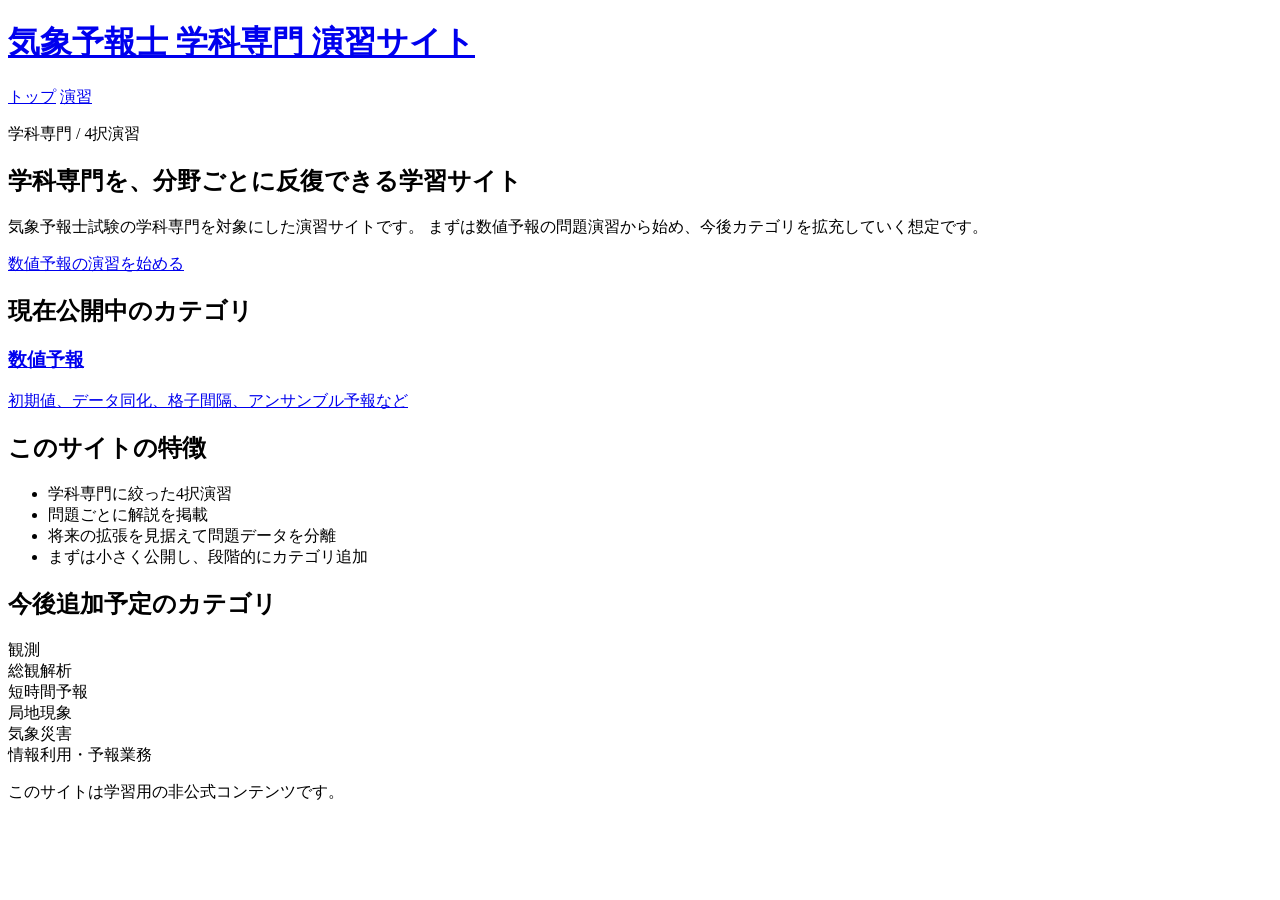
==== index.html @ 833a856d "Create index.html for meteorological exam site This HTML file serves as a learning site for meteorol" ====
<!DOCTYPE html>
<html lang="ja">
<head>
  <meta charset="UTF-8" />
  <meta name="viewport" content="width=device-width, initial-scale=1.0" />
  <title>気象予報士 学科専門 演習サイト</title>
  <link rel="stylesheet" href="assets/css/style.css" />
</head>
<body>
  <header class="site-header">
    <div class="container header-inner">
      <h1 class="site-title">
        <a href="index.html">気象予報士 学科専門 演習サイト</a>
      </h1>
      <nav class="site-nav">
        <a href="index.html">トップ</a>
        <a href="quiz.html">演習</a>
      </nav>
    </div>
  </header>

  <main>
    <section class="hero">
      <div class="container">
        <p class="hero-label">学科専門 / 4択演習</p>
        <h2>学科専門を、分野ごとに反復できる学習サイト</h2>
        <p class="hero-text">
          気象予報士試験の学科専門を対象にした演習サイトです。
          まずは数値予報の問題演習から始め、今後カテゴリを拡充していく想定です。
        </p>

        <div class="hero-actions">
          <a class="button primary" href="quiz.html">数値予報の演習を始める</a>
        </div>
      </div>
    </section>

    <section class="section">
      <div class="container">
        <h2>現在公開中のカテゴリ</h2>

        <div class="card-grid">
          <a class="card" href="quiz.html">
            <h3>数値予報</h3>
            <p>初期値、データ同化、格子間隔、アンサンブル予報など</p>
          </a>
        </div>
      </div>
    </section>

    <section class="section section-alt">
      <div class="container">
        <h2>このサイトの特徴</h2>
        <ul class="feature-list">
          <li>学科専門に絞った4択演習</li>
          <li>問題ごとに解説を掲載</li>
          <li>将来の拡張を見据えて問題データを分離</li>
          <li>まずは小さく公開し、段階的にカテゴリ追加</li>
        </ul>
      </div>
    </section>

    <section class="section">
      <div class="container">
        <h2>今後追加予定のカテゴリ</h2>
        <div class="simple-list">
          <div class="simple-item">観測</div>
          <div class="simple-item">総観解析</div>
          <div class="simple-item">短時間予報</div>
          <div class="simple-item">局地現象</div>
          <div class="simple-item">気象災害</div>
          <div class="simple-item">情報利用・予報業務</div>
        </div>
      </div>
    </section>
  </main>

  <footer class="site-footer">
    <div class="container">
      <p>このサイトは学習用の非公式コンテンツです。</p>
    </div>
  </footer>
</body>
</html>
---- assets/css/style.css ----
.choice-button.selected {
  outline: 2px solid #333;
}

.choice-button.correct-choice {
  background-color: #e8f7e8;
}

.choice-button.incorrect-choice {
  background-color: #fdeaea;
}

.result-text.correct {
  color: #1f7a1f;
  font-weight: bold;
}

.result-text.incorrect {
  color: #b00020;
  font-weight: bold;
}

.is-hidden {
  display: none;
}
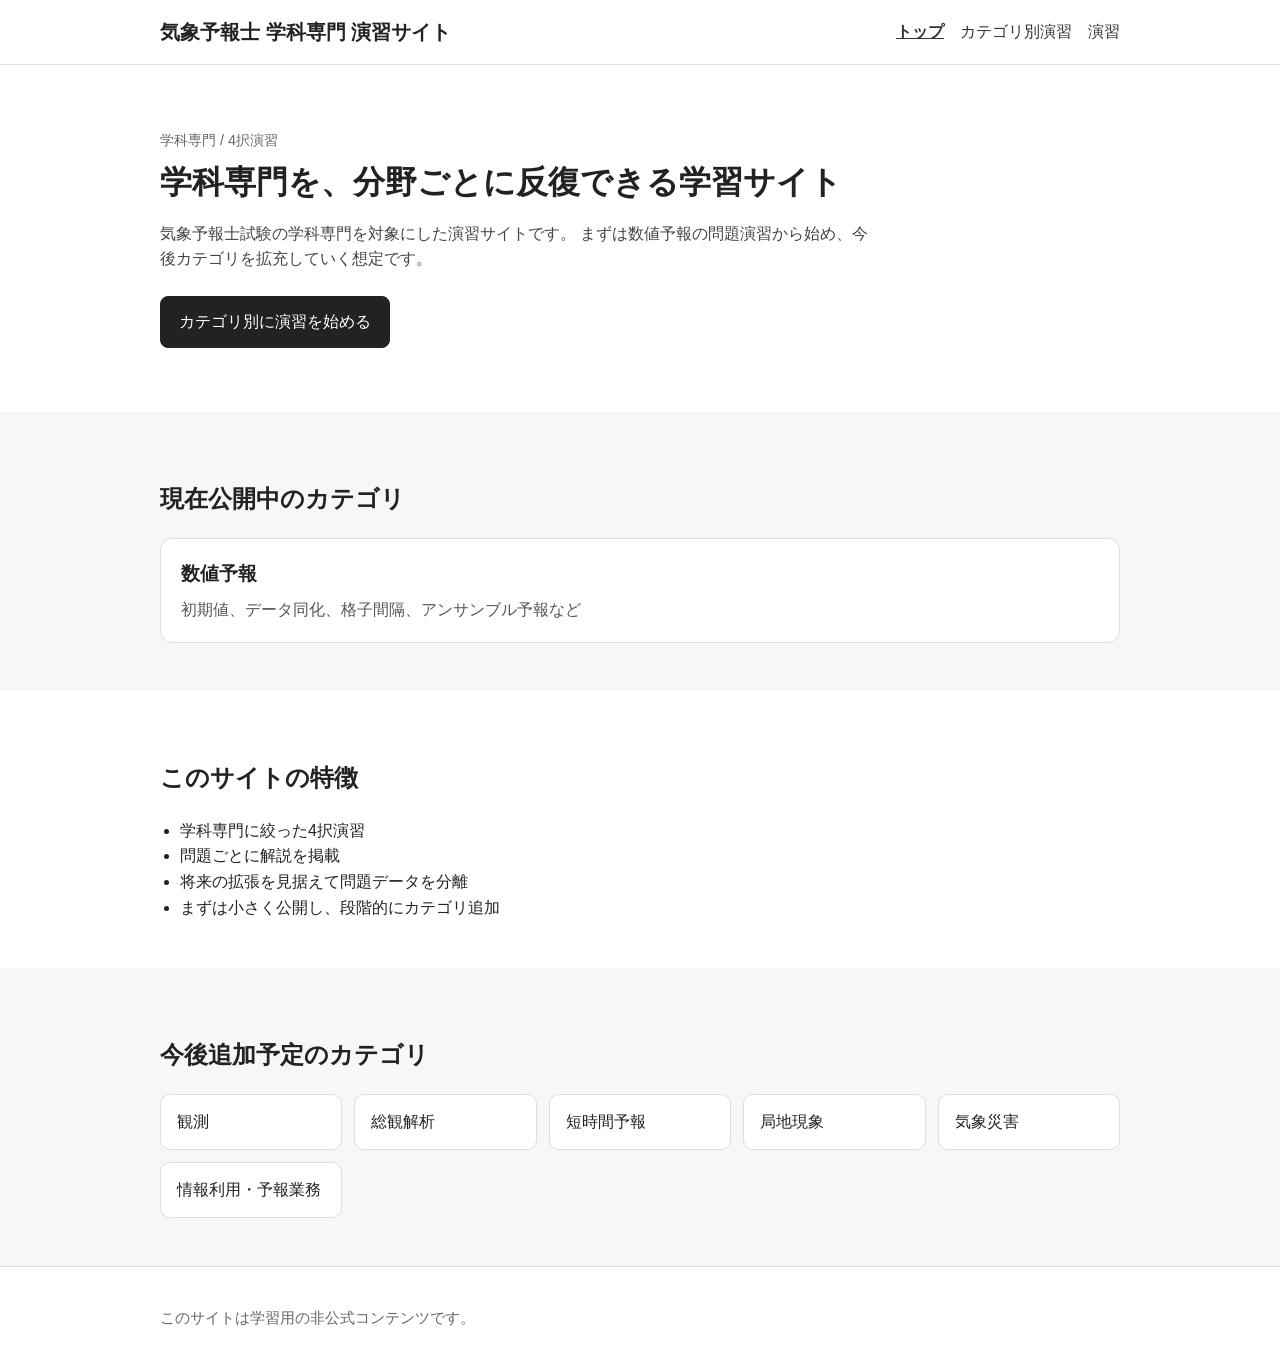
==== commit 1f631fb0: "Add categories.html" ====
--- a/index.html
+++ b/index.html
@@ -7,17 +7,7 @@
   <link rel="stylesheet" href="assets/css/style.css" />
 </head>
 <body>
-  <header class="site-header">
-    <div class="container header-inner">
-      <h1 class="site-title">
-        <a href="index.html">気象予報士 学科専門 演習サイト</a>
-      </h1>
-      <nav class="site-nav">
-        <a href="index.html">トップ</a>
-        <a href="quiz.html">演習</a>
-      </nav>
-    </div>
-  </header>
+  <div id="site-header" data-page="home"></div>
 
   <main>
     <section class="hero">
@@ -30,7 +20,7 @@
         </p>
 
         <div class="hero-actions">
-          <a class="button primary" href="quiz.html">数値予報の演習を始める</a>
+          <a class="button primary" href="categories.html">カテゴリ別に演習を始める</a>
         </div>
       </div>
     </section>
@@ -40,7 +30,7 @@
         <h2>現在公開中のカテゴリ</h2>
 
         <div class="card-grid">
-          <a class="card" href="quiz.html">
+          <a class="card" href="categories.html">
             <h3>数値予報</h3>
             <p>初期値、データ同化、格子間隔、アンサンブル予報など</p>
           </a>
@@ -80,5 +70,6 @@
       <p>このサイトは学習用の非公式コンテンツです。</p>
     </div>
   </footer>
+    <script src="assets/js/include.js"></script>
 </body>
 </html>
--- a/assets/css/style.css
+++ b/assets/css/style.css
@@ -1,13 +1,219 @@
+/* 共通 */
+* {
+  box-sizing: border-box;
+}
+
+body {
+  margin: 0;
+  font-family: sans-serif;
+  line-height: 1.6;
+  color: #222;
+  background: #f7f7f7;
+}
+
+a {
+  color: inherit;
+  text-decoration: none;
+}
+
+.container {
+  width: min(960px, calc(100% - 32px));
+  margin: 0 auto;
+}
+
+/* ヘッダー */
+.site-header {
+  background: #ffffff;
+  border-bottom: 1px solid #ddd;
+}
+
+.header-inner {
+  display: flex;
+  align-items: center;
+  justify-content: space-between;
+  gap: 16px;
+  padding: 16px 0;
+}
+
+.site-title {
+  margin: 0;
+  font-size: 1.25rem;
+}
+
+.site-nav {
+  display: flex;
+  gap: 16px;
+  flex-wrap: wrap;
+}
+
+.site-nav a {
+  color: #333;
+}
+
+.site-nav a.active {
+  font-weight: bold;
+  text-decoration: underline;
+}
+
+/* セクション */
+.section {
+  padding: 48px 0;
+}
+
+.section-alt {
+  background: #ffffff;
+}
+
+/* ヒーロー */
+.hero {
+  padding: 64px 0;
+  background: #ffffff;
+}
+
+.hero-label {
+  margin: 0 0 8px;
+  font-size: 0.9rem;
+  color: #666;
+}
+
+.hero h2 {
+  margin: 0 0 16px;
+  font-size: 2rem;
+  line-height: 1.4;
+}
+
+.hero-text {
+  margin: 0;
+  max-width: 720px;
+  color: #444;
+}
+
+.hero-actions {
+  margin-top: 24px;
+  display: flex;
+  gap: 12px;
+  flex-wrap: wrap;
+}
+
+/* ボタン */
+.button {
+  display: inline-block;
+  padding: 12px 18px;
+  border-radius: 8px;
+  border: 1px solid #bbb;
+  background: #fff;
+  cursor: pointer;
+}
+
+.button.primary {
+  background: #222;
+  color: #fff;
+  border-color: #222;
+}
+
+/* カード */
+.card-grid {
+  display: grid;
+  grid-template-columns: repeat(auto-fit, minmax(240px, 1fr));
+  gap: 16px;
+  margin-top: 20px;
+}
+
+.card {
+  display: block;
+  background: #fff;
+  border: 1px solid #ddd;
+  border-radius: 12px;
+  padding: 20px;
+}
+
+.card h3 {
+  margin-top: 0;
+  margin-bottom: 8px;
+}
+
+.card p {
+  margin: 0;
+  color: #555;
+}
+
+/* リスト */
+.feature-list {
+  padding-left: 20px;
+  margin: 20px 0 0;
+}
+
+.simple-list {
+  display: grid;
+  grid-template-columns: repeat(auto-fit, minmax(180px, 1fr));
+  gap: 12px;
+  margin-top: 20px;
+}
+
+.simple-item {
+  background: #fff;
+  border: 1px solid #ddd;
+  border-radius: 10px;
+  padding: 14px 16px;
+}
+
+/* フッター */
+.site-footer {
+  padding: 24px 0;
+  background: #ffffff;
+  border-top: 1px solid #ddd;
+  color: #666;
+  font-size: 0.95rem;
+}
+
+/* quiz.html で使う補助 */
+.quiz-page {
+  padding-top: 32px;
+  padding-bottom: 48px;
+}
+
+.quiz-card,
+.result-card,
+.explanation-card {
+  background: #fff;
+  border: 1px solid #ddd;
+  border-radius: 12px;
+  padding: 20px;
+  margin-top: 16px;
+}
+
+.quiz-meta,
+.quiz-navigation,
+.actions,
+.choices {
+  margin-top: 16px;
+}
+
+.choices {
+  display: grid;
+  gap: 12px;
+}
+
+.choice-button {
+  width: 100%;
+  text-align: left;
+  padding: 14px 16px;
+  border: 1px solid #ccc;
+  border-radius: 10px;
+  background: #fff;
+  cursor: pointer;
+}
+
 .choice-button.selected {
   outline: 2px solid #333;
 }
 
 .choice-button.correct-choice {
-  background-color: #e8f7e8;
+  background: #e8f7e8;
 }
 
 .choice-button.incorrect-choice {
-  background-color: #fdeaea;
+  background: #fdeaea;
 }
 
 .result-text.correct {
@@ -23,3 +229,86 @@
 .is-hidden {
   display: none;
 }
+
+.quiz-navigation {
+  display: flex;
+  gap: 12px;
+  flex-wrap: wrap;
+}
+
+/* スマホ */
+@media (max-width: 640px) {
+  .header-inner {
+    flex-direction: column;
+    align-items: flex-start;
+  }
+
+  .hero {
+    padding: 48px 0;
+  }
+
+  .hero h2 {
+    font-size: 1.5rem;
+  }
+}
+
+/* category */
+.page-hero {
+  padding: 48px 0;
+  background: #ffffff;
+}
+
+.page-label {
+  margin: 0 0 8px;
+  font-size: 0.9rem;
+  color: #666;
+}
+
+.page-hero h2 {
+  margin: 0 0 16px;
+  font-size: 1.8rem;
+  line-height: 1.4;
+}
+
+.page-text {
+  margin: 0;
+  max-width: 720px;
+  color: #444;
+}
+
+.category-card-head {
+  display: flex;
+  align-items: center;
+  justify-content: space-between;
+  gap: 12px;
+  margin-bottom: 12px;
+}
+
+.status-badge {
+  display: inline-block;
+  padding: 4px 10px;
+  border-radius: 999px;
+  font-size: 0.85rem;
+  border: 1px solid #222;
+  background: #222;
+  color: #fff;
+  white-space: nowrap;
+}
+
+.status-badge.muted {
+  border-color: #bbb;
+  background: #f1f1f1;
+  color: #666;
+}
+
+.category-card.available {
+  transition: transform 0.15s ease;
+}
+
+.category-card.available:hover {
+  transform: translateY(-2px);
+}
+
+.category-card.coming-soon {
+  opacity: 0.9;
+}
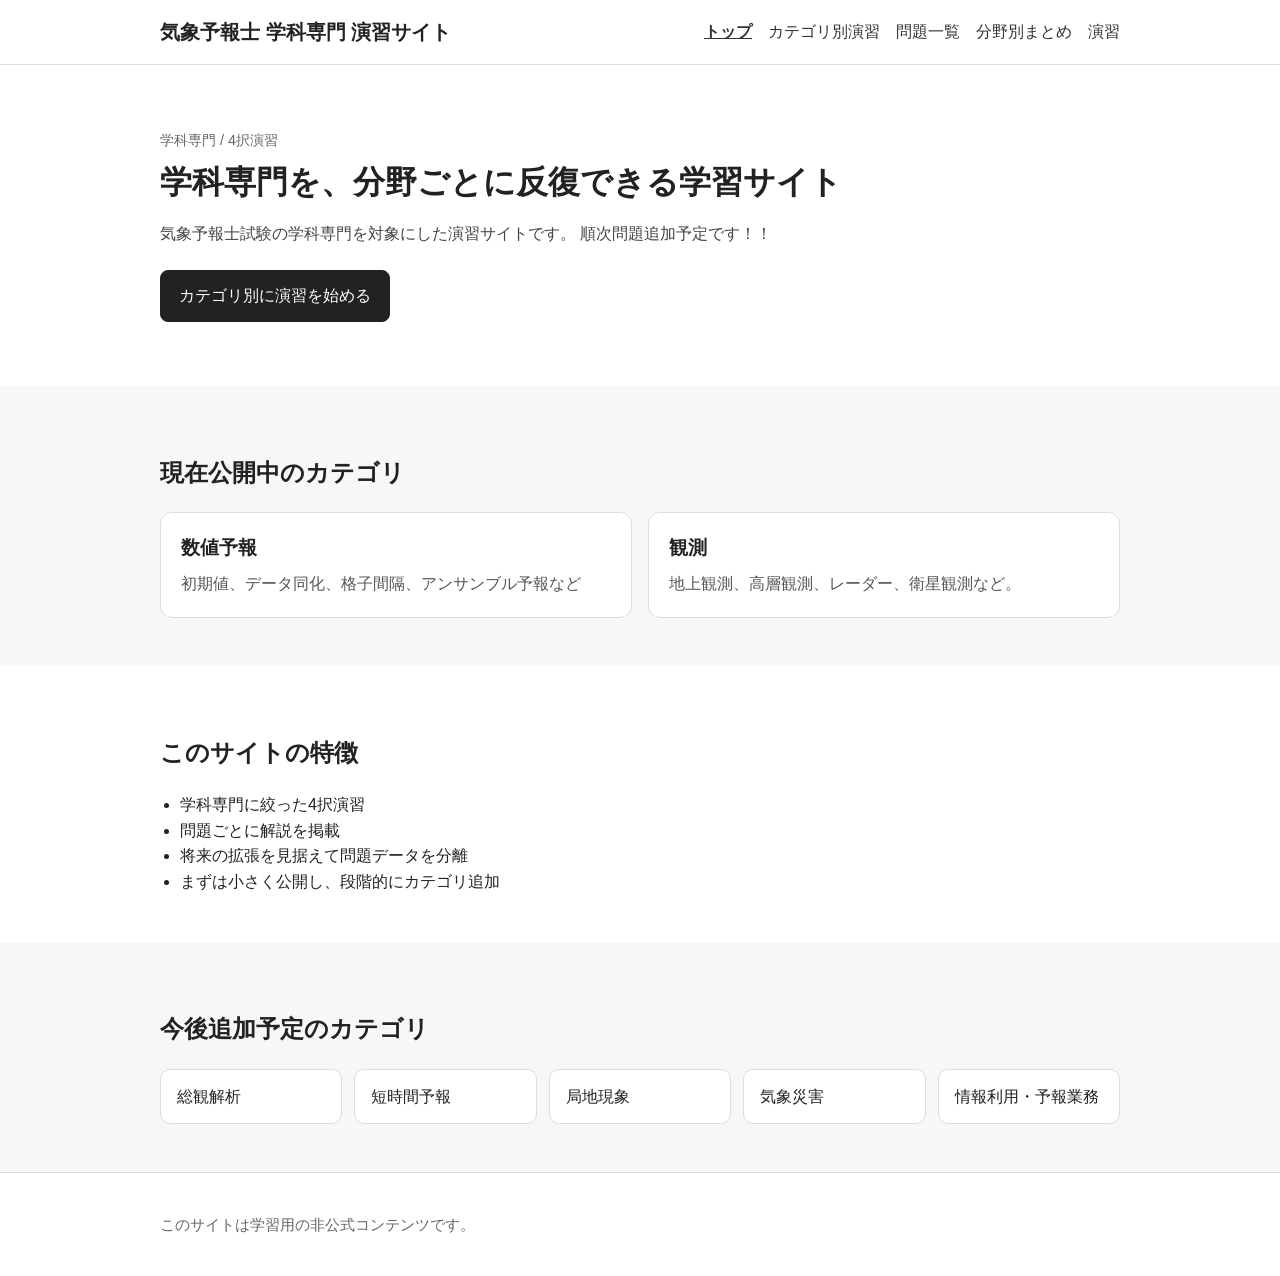
==== commit 20e3ad99: "Add summaries" ====
--- a/index.html
+++ b/index.html
@@ -16,7 +16,7 @@
         <h2>学科専門を、分野ごとに反復できる学習サイト</h2>
         <p class="hero-text">
           気象予報士試験の学科専門を対象にした演習サイトです。
-          まずは数値予報の問題演習から始め、今後カテゴリを拡充していく想定です。
+          順次問題追加予定です！！
         </p>
 
         <div class="hero-actions">
@@ -28,11 +28,14 @@
     <section class="section">
       <div class="container">
         <h2>現在公開中のカテゴリ</h2>
-
         <div class="card-grid">
-          <a class="card" href="categories.html">
+          <a class="card" href="quiz.html?category=numerical-weather-prediction">
             <h3>数値予報</h3>
             <p>初期値、データ同化、格子間隔、アンサンブル予報など</p>
+          </a>
+          <a class="card" href="quiz.html?category=observation">
+            <h3>観測</h3>
+            <p>地上観測、高層観測、レーダー、衛星観測など。</p>
           </a>
         </div>
       </div>
@@ -54,7 +57,6 @@
       <div class="container">
         <h2>今後追加予定のカテゴリ</h2>
         <div class="simple-list">
-          <div class="simple-item">観測</div>
           <div class="simple-item">総観解析</div>
           <div class="simple-item">短時間予報</div>
           <div class="simple-item">局地現象</div>
--- a/assets/css/style.css
+++ b/assets/css/style.css
@@ -312,3 +312,141 @@
 .category-card.coming-soon {
   opacity: 0.9;
 }
+
+/* questions　*/
+.questions-toolbar {
+  margin-bottom: 20px;
+}
+
+.questions-summary {
+  margin: 0;
+  color: #555;
+}
+
+.questions-list {
+  display: grid;
+  gap: 32px;
+}
+
+.question-group {
+  display: grid;
+  gap: 16px;
+}
+
+.question-group-title {
+  margin: 0;
+  font-size: 1.4rem;
+}
+
+.question-group-list {
+  display: grid;
+  gap: 16px;
+}
+
+.question-item {
+  display: flex;
+  justify-content: space-between;
+  gap: 20px;
+  padding: 20px;
+  border: 1px solid #ddd;
+  border-radius: 12px;
+  background: #fff;
+}
+
+.question-item-main {
+  flex: 1;
+}
+
+.question-item-meta {
+  display: flex;
+  gap: 12px;
+  flex-wrap: wrap;
+  margin: 0 0 8px;
+  font-size: 0.9rem;
+  color: #666;
+}
+
+.question-item-title {
+  margin: 0 0 8px;
+  font-size: 1.1rem;
+}
+
+.question-item-text {
+  margin: 0;
+  color: #444;
+}
+
+.question-item-actions {
+  display: flex;
+  align-items: flex-start;
+}
+
+@media (max-width: 640px) {
+  .question-item {
+    flex-direction: column;
+  }
+
+  .question-item-actions {
+    align-items: stretch;
+  }
+}
+
+/* summary　*/
+.summary-index {
+  display: flex;
+  gap: 12px;
+  flex-wrap: wrap;
+}
+
+.summary-index-item {
+  display: inline-block;
+  padding: 10px 14px;
+  border: 1px solid #ddd;
+  border-radius: 999px;
+  background: #fff;
+}
+
+.summary-article {
+  display: grid;
+  gap: 20px;
+}
+
+.summary-header {
+  display: grid;
+  gap: 8px;
+}
+
+.summary-header h2 {
+  margin: 0;
+  font-size: 1.8rem;
+}
+
+.summary-category {
+  margin: 0;
+  color: #666;
+  font-size: 0.95rem;
+}
+
+.summary-block {
+  padding: 20px;
+  border: 1px solid #ddd;
+  border-radius: 12px;
+  background: #fff;
+}
+
+.summary-block h3 {
+  margin-top: 0;
+  margin-bottom: 10px;
+  font-size: 1.1rem;
+}
+
+.summary-block p {
+  margin: 0;
+  color: #444;
+}
+
+.summary-actions {
+  display: flex;
+  gap: 12px;
+  flex-wrap: wrap;
+}
